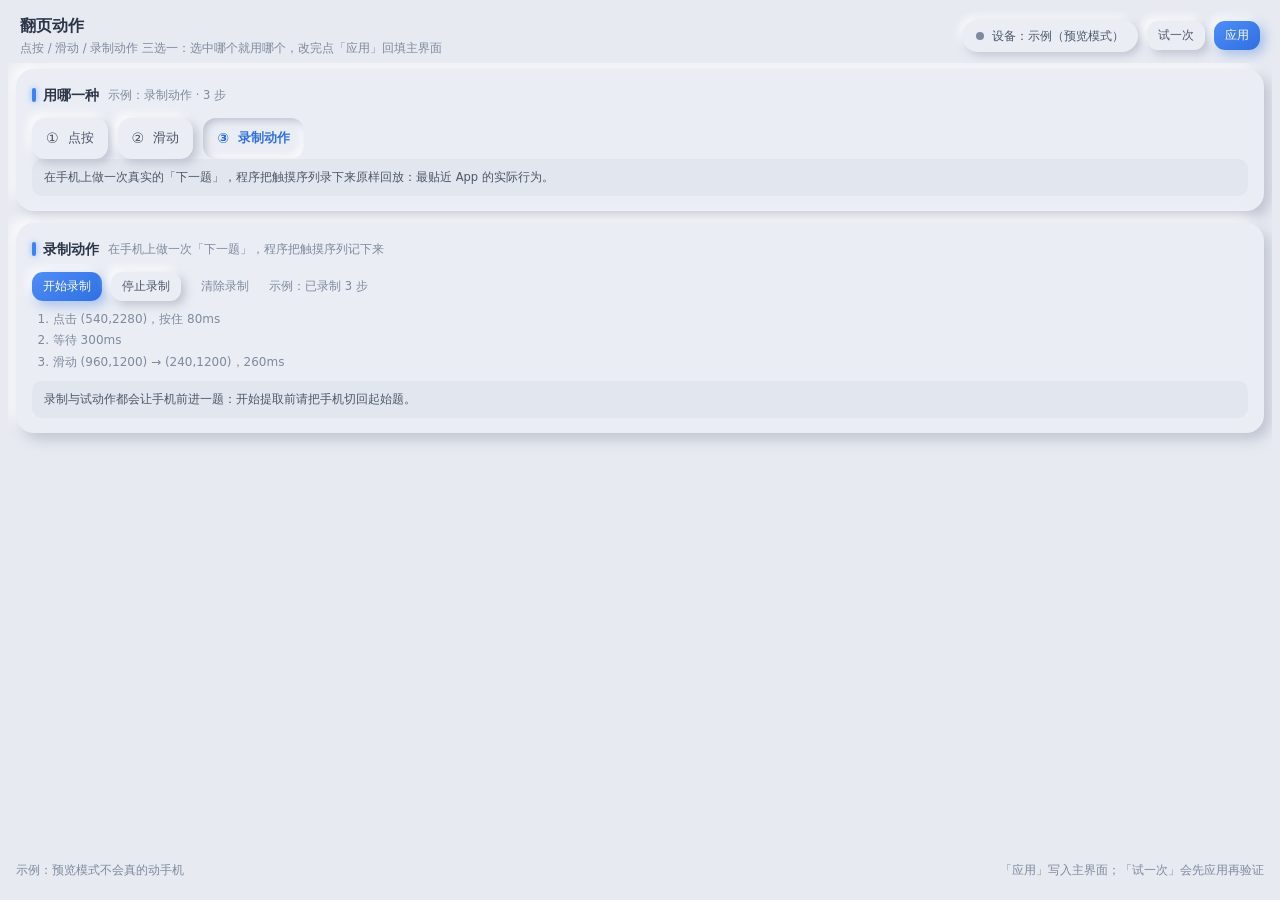
==== src/drpilot/webui/assets/actions.html @ f2d86536 "feat: v4.2 —— 提取模块 / 加长主屏 / 屏幕调节；重写 README 新功能 - 提取模块：--modules 考点还原,标准解析（内置预设 + 自定义），模块名即 JSONL 的键与" ====
<!doctype html>
<html lang="zh-CN">
<head>
<meta charset="utf-8">
<meta name="viewport" content="width=device-width, initial-scale=1">
<title>DrPilot · 翻页动作</title>
<link rel="stylesheet" href="style.css">
</head>
<body class="panel-body">
  <header class="panel-top">
    <div>
      <h1>翻页动作</h1>
      <p>点按 / 滑动 / 录制动作 三选一：选中哪个就用哪个，改完点「应用」回填主界面</p>
    </div>
    <div class="panel-top-actions">
      <span class="pill" id="pill-device"><i class="dot"></i><span id="pill-device-text">设备：读取中…</span></span>
      <button class="btn small" id="btn-test">试一次</button>
      <button class="btn primary small" id="btn-apply">应用</button>
    </div>
  </header>

  <main class="panel-scroll">
    <section class="card">
      <div class="card-head">
        <h2>用哪一种</h2><span class="hint" id="summary">—</span>
      </div>
      <div class="choices" id="choices">
        <label class="choice" data-kind="tap">
          <input type="radio" name="kind" value="tap"><span class="choice-icon">①</span><span>点按</span>
        </label>
        <label class="choice" data-kind="swipe">
          <input type="radio" name="kind" value="swipe"><span class="choice-icon">②</span><span>滑动</span>
        </label>
        <label class="choice" data-kind="record">
          <input type="radio" name="kind" value="record"><span class="choice-icon">③</span><span>录制动作</span>
        </label>
      </div>
      <p class="note" id="kind-note">正在读取当前设置…</p>
    </section>

    <section class="card" id="card-tap">
      <div class="card-head">
        <h2>点按参数</h2><span class="hint">手机上「下一题」按钮的屏幕像素坐标</span>
      </div>
      <div class="rows">
        <div class="row">
          <label class="field"><span>X</span><input id="tap_x" class="w-md num" inputmode="numeric" placeholder="X"></label>
          <label class="field"><span>Y</span><input id="tap_y" class="w-md num" inputmode="numeric" placeholder="Y"></label>
          <label class="field"><span>按住</span><input id="tap_ms" class="w-sm num" inputmode="numeric" placeholder="80"><em>ms</em></label>
        </div>
        <p class="note">点按坐标不随分辨率缩放：换机型要重新填。只想试一下坐标对不对，就点右上角「试一次」。</p>
      </div>
    </section>

    <section class="card" id="card-swipe">
      <div class="card-head">
        <h2>滑动参数</h2><span class="hint">按基准分辨率自动缩放到当前机型</span>
      </div>
      <div class="rows">
        <div class="row">
          <span class="group-label">起点</span>
          <label class="field"><em>X</em><input id="swipe_x1" class="w-sm num" placeholder="X"></label>
          <label class="field"><em>Y</em><input id="swipe_y1" class="w-sm num" placeholder="Y"></label>
          <span class="group-label">终点</span>
          <label class="field"><em>X</em><input id="swipe_x2" class="w-sm num" placeholder="X"></label>
          <label class="field"><em>Y</em><input id="swipe_y2" class="w-sm num" placeholder="Y"></label>
        </div>
        <div class="row">
          <label class="field"><span>时长</span><input id="swipe_duration" class="w-xs num" placeholder="150"><em>ms</em></label>
          <label class="field"><span>重试</span><input id="swipe_retries" class="w-xs num" placeholder="5"></label>
          <label class="field"><span>重试等待</span><input id="swipe_retry_wait" class="w-sm num" placeholder="1.2"><em>s</em></label>
        </div>
        <div class="row">
          <label class="field grow"><span>基准分辨率</span><input id="swipe_reference" placeholder="留空 = 首次运行自动记录"></label>
          <button class="btn small" id="btn-set-reference">设为当前设备</button>
        </div>
      </div>
    </section>

    <section class="card" id="card-record">
      <div class="card-head">
        <h2>录制动作</h2><span class="hint">在手机上做一次「下一题」，程序把触摸序列记下来</span>
      </div>
      <div class="rows">
        <div class="row">
          <button class="btn small primary" id="btn-record-start">开始录制</button>
          <button class="btn small" id="btn-record-stop">停止录制</button>
          <button class="btn small ghost" id="btn-record-clear">清除录制</button>
          <span class="hint" id="record-note">未录制</span>
        </div>
        <div class="row"><ol class="action-steps" id="action-steps"></ol></div>
        <p class="note">录制与试动作都会让手机前进一题：开始提取前请把手机切回起始题。</p>
      </div>
    </section>
  </main>

  <footer class="panel-foot">
    <span class="panel-hint" id="notice">正在读取当前设置…</span>
    <span class="spacer"></span>
    <span class="panel-hint">「应用」写入主界面；「试一次」会先应用再验证</span>
  </footer>

  <div class="toasts" id="toasts"></div>
  <script src="panel.js"></script>
  <script src="actions.js"></script>
</body>
</html>
---- src/drpilot/webui/assets/style.css ----
/* DrPilot v4 —— 新拟物（Neumorphism）蓝白配色
   核心手法：同一元素同时给一道亮色高光（左上）和一道深色阴影（右下），
   背景与元素同色系、低对比、大圆角，用光影而不是边框来表达凹凸。 */

:root{
  --bg:#e7eaf1;
  --surface:#eaedf4;
  --surface-deep:#e2e6ee;
  --ink:#2b3547;
  --ink-soft:#4c5769;
  --muted:#7e8a9e;
  --blue:#3b82f6;
  --blue-deep:#2f6fe0;
  --green:#2ea36a;
  --amber:#b07d13;
  --red:#cf4f42;

  --sh-dark:rgba(163,170,187,.62);
  --sh-dark-strong:rgba(150,158,178,.85);
  --sh-light:rgba(255,255,255,.95);

  --r-lg:18px;
  --r-md:13px;
  --r-sm:10px;
  --gap:12px;
}

*{box-sizing:border-box}
html,body{height:100%}
body{
  margin:0;padding:14px 16px 16px;height:100vh;overflow:hidden;
  background:var(--bg);color:var(--ink);
  font:13px/1.5 "Microsoft YaHei UI","Microsoft YaHei","Segoe UI",system-ui,sans-serif;
  display:grid;gap:var(--gap);
  /* 顶栏 / 工具栏 / 工作区：参数区按内容自适应，日志吸收剩余高度且始终可见 */
  grid-template-rows:auto auto minmax(0,1fr);
}
h1,h2,h3,p{margin:0}
b{font-weight:600}
.spacer{flex:1}
.hidden{display:none !important}
.hint{color:var(--muted);font-size:11.5px;white-space:nowrap;overflow:hidden;text-overflow:ellipsis}
.preview{color:var(--muted);font-size:11.5px;overflow:hidden;text-overflow:ellipsis;white-space:nowrap}
.num{text-align:center}

/* ---------- 顶栏 ---------- */
.topbar{display:flex;align-items:center;gap:16px;padding:0 4px}
.brand{min-width:0}
/* 品牌字用数学粗斜体（U+1D400 区）：必须给数学字体兜底，否则 Windows 上可能显示成方框 */
.brand h1{
  font-size:20px;font-weight:700;letter-spacing:.2px;color:var(--ink);
  font-family:"Cambria Math","Segoe UI Symbol","Segoe UI","Microsoft YaHei UI",system-ui,sans-serif;
}
.brand h1 span{color:var(--blue)}
/* 窗口变窄时副标题省略，而不是换行把顶栏撑高 */
.brand p{color:var(--muted);font-size:11.5px;margin-top:2px;white-space:nowrap;overflow:hidden;text-overflow:ellipsis}
.topbar-actions{margin-left:auto;display:flex;align-items:center;gap:10px;flex:none;white-space:nowrap}

/* ---------- 卡片 ---------- */
.card{
  background:var(--surface);border-radius:var(--r-lg);padding:13px 16px 15px;
  box-shadow:6px 6px 14px var(--sh-dark),-6px -6px 14px var(--sh-light);
}
.card-head{display:flex;align-items:center;gap:9px;margin-bottom:10px;min-height:26px}
.card-head h2{font-size:13.5px;font-weight:700;color:var(--ink);position:relative;padding-left:11px}
.card-head h2::before{
  content:"";position:absolute;left:0;top:50%;transform:translateY(-50%);
  width:3.5px;height:14px;border-radius:2px;background:var(--blue);
  box-shadow:0 0 6px rgba(59,130,246,.55);
}
.card-head.clickable{cursor:pointer}
.rows{display:flex;flex-direction:column;gap:9px}
.row{display:flex;align-items:center;gap:9px;flex-wrap:wrap}
.row.switches{gap:18px}
.field{display:flex;align-items:center;gap:7px;min-width:0}
.field>span{color:var(--muted);font-size:12px;white-space:nowrap}
.field em{font-style:normal;color:var(--muted);font-size:11px}
.field.grow{flex:1;min-width:150px}
.field.grow input{flex:1;min-width:80px}
.tilde,.colon{color:var(--muted)}
.group-label{color:var(--muted);font-size:12px;margin-right:2px}
.key-hint{font-style:normal;color:var(--muted);font-size:11px;white-space:nowrap}
.key-hint.warn{color:#9a6a08}
.badge{
  padding:4px 11px;border-radius:999px;background:var(--surface);color:var(--blue-deep);
  font-size:11.5px;font-weight:600;
  box-shadow:inset 2px 2px 5px var(--sh-dark),inset -2px -2px 5px var(--sh-light);
}

/* ---------- 输入 ---------- */
input[type=text],input[type=password],input:not([type]),textarea{
  border:0;outline:0;background:var(--surface-deep);color:var(--ink);
  font:inherit;padding:7px 10px;border-radius:var(--r-sm);min-width:0;
  box-shadow:inset 3px 3px 7px var(--sh-dark),inset -3px -3px 7px var(--sh-light);
  transition:box-shadow .15s ease;
}
input:focus{box-shadow:inset 3px 3px 7px var(--sh-dark),inset -3px -3px 7px var(--sh-light),0 0 0 2px rgba(59,130,246,.22)}
input::selection{background:rgba(59,130,246,.25)}
.w-xs{width:52px}.w-sm{width:66px}.w-md{width:96px}

/* ---------- API Key：隐私输入（默认圆点）+ 已保存列表 ---------- */
.secret{position:relative;display:flex;align-items:center;min-width:0;flex:1}
.field>.secret{flex:1}
.secret input{flex:1;width:100%;padding-right:36px}
.secret input[type=password]{letter-spacing:.14em}
.btn.icon{
  position:absolute;top:50%;right:5px;transform:translateY(-50%);
  padding:0;width:24px;height:24px;min-width:24px;border-radius:8px;
  font-size:12px;line-height:1;justify-content:center;background:var(--surface);
  box-shadow:2px 2px 5px var(--sh-dark),-2px -2px 5px var(--sh-light);
}
.btn.icon:active{transform:translateY(calc(-50% + 1px))}
.btn.icon.active{color:var(--blue-deep)}
.keys-line{min-height:24px;gap:8px}
.key-chips{display:flex;flex-wrap:wrap;gap:7px}
.key-chips:empty{display:none}
.key-chip{
  display:inline-flex;align-items:center;gap:7px;padding:4px 5px 4px 11px;border-radius:999px;
  background:var(--surface);color:var(--ink-soft);
  font:11.5px/1 "Cascadia Mono",Consolas,"DejaVu Sans Mono",monospace;
  box-shadow:inset 2px 2px 5px var(--sh-dark),inset -2px -2px 5px var(--sh-light);
}
.chip-del{
  border:0;cursor:pointer;width:19px;height:19px;padding:0;border-radius:50%;
  background:var(--surface);color:var(--muted);font:11px/1 "Microsoft YaHei UI",system-ui,sans-serif;
  box-shadow:2px 2px 4px var(--sh-dark),-2px -2px 4px var(--sh-light);
  display:inline-flex;align-items:center;justify-content:center;
}
.chip-del:hover{color:var(--red)}
.chip-del:active{box-shadow:inset 2px 2px 4px var(--sh-dark),inset -2px -2px 4px var(--sh-light)}

/* ---------- 按钮 ---------- */
.btn{
  border:0;cursor:pointer;background:var(--surface);color:var(--ink-soft);
  font:600 12.5px/1 inherit;padding:9px 15px;border-radius:var(--r-md);
  box-shadow:4px 4px 10px var(--sh-dark),-4px -4px 10px var(--sh-light);
  transition:box-shadow .12s ease,transform .12s ease,color .12s ease,background .12s ease;
  display:inline-flex;align-items:center;gap:6px;white-space:nowrap;
}
.btn:hover{color:var(--blue-deep)}
.btn:active{transform:translateY(1px);box-shadow:inset 3px 3px 7px var(--sh-dark),inset -3px -3px 7px var(--sh-light)}
.btn.primary{
  background:linear-gradient(145deg,#4f8df8,#2f6fe0);color:#fff;
  box-shadow:4px 4px 12px rgba(47,111,224,.38),-4px -4px 10px var(--sh-light);
}
.btn.primary:hover{background:linear-gradient(145deg,#5c97ff,#3474e6);color:#fff}
.btn.primary:active{box-shadow:inset 3px 3px 8px rgba(12,42,102,.45),inset -2px -2px 6px rgba(255,255,255,.22)}
.btn.danger{color:var(--red)}
.btn.danger:hover{color:#b8453a}
.btn.small{padding:6px 11px;font-size:12px;border-radius:11px}
.btn.ghost{box-shadow:none;background:transparent;color:var(--muted)}
.btn.ghost:hover{color:var(--blue-deep);background:rgba(255,255,255,.5)}
.btn[disabled]{cursor:not-allowed;color:#a9b2c3;background:var(--surface-deep);box-shadow:none;transform:none}
.btn.primary[disabled]{background:var(--surface-deep);color:#a9b2c3;box-shadow:none}

/* ---------- 胶囊状态 ---------- */
.pill{
  display:inline-flex;align-items:center;gap:8px;padding:7px 14px;border-radius:999px;white-space:nowrap;
  background:var(--surface);font-size:12px;color:var(--ink-soft);
  box-shadow:3px 3px 8px var(--sh-dark),-3px -3px 8px var(--sh-light);
  transition:color .2s ease;
}
.pill .dot{width:8px;height:8px;border-radius:50%;background:var(--muted);transition:background .2s ease,box-shadow .2s ease}
.pill.info{color:var(--blue-deep)}
.pill.info .dot{background:var(--blue);box-shadow:0 0 0 3px rgba(59,130,246,.15)}
.pill.success{color:#1f6f4a}
.pill.success .dot{background:var(--green);box-shadow:0 0 0 3px rgba(46,163,106,.16)}
.pill.warning{color:#8a6410}
.pill.warning .dot{background:#d9a125;box-shadow:0 0 0 3px rgba(217,161,37,.16)}
.pill.danger{color:#a83f34}
.pill.danger .dot{background:var(--red);box-shadow:0 0 0 3px rgba(207,79,66,.16)}

/* ---------- 开关 ---------- */
.switch{display:inline-flex;align-items:center;gap:9px;cursor:pointer;font-size:12.5px;color:var(--ink-soft);user-select:none}
.switch input{display:none}
.track{
  width:44px;height:24px;border-radius:999px;background:var(--surface);position:relative;flex:none;
  box-shadow:inset 3px 3px 6px var(--sh-dark),inset -3px -3px 6px var(--sh-light);
  transition:background .18s ease,box-shadow .18s ease;
}
.knob{
  position:absolute;top:3px;left:3px;width:18px;height:18px;border-radius:50%;background:#fff;
  box-shadow:2px 2px 5px rgba(150,158,178,.8);transition:left .18s cubic-bezier(.4,1.4,.6,1);
}
.switch input:checked + .track{
  background:linear-gradient(145deg,#4f8df8,#2f6fe0);
  box-shadow:inset 2px 2px 5px rgba(12,42,102,.4),inset -2px -2px 6px rgba(255,255,255,.3);
}
.switch input:checked + .track .knob{left:23px}

/* ---------- 工具栏（运行） ---------- */
.toolbar{display:flex;align-items:center;gap:14px;padding:12px 16px}
.toolbar .progress{flex:1;min-width:120px}
.progress{
  height:12px;border-radius:999px;background:var(--surface);overflow:hidden;
  box-shadow:inset 3px 3px 6px var(--sh-dark),inset -3px -3px 6px var(--sh-light);
}
.progress .bar{
  height:100%;width:0;border-radius:999px;
  background:linear-gradient(90deg,#63a0ff,#2f6fe0);
  box-shadow:2px 0 8px rgba(47,111,224,.5);transition:width .25s ease;
}
.run-meta{display:flex;align-items:baseline;gap:12px;font-size:12px;white-space:nowrap}
.run-meta .cur{font-weight:700;color:var(--ink)}
.run-meta .status{color:var(--blue-deep);font-weight:600}
.run-meta .status.ok{color:#1f6f4a}
.run-meta .status.warn{color:#9a6a08}
.run-meta .status.err{color:#a83f34}
.workers{display:flex;gap:8px}
.worker{
  display:flex;align-items:center;gap:7px;padding:5px 10px;border-radius:999px;font-size:11.5px;
  color:var(--ink-soft);background:var(--surface);
  box-shadow:inset 2px 2px 5px var(--sh-dark),inset -2px -2px 5px var(--sh-light);
}
.worker .wbar{width:36px;height:6px;border-radius:999px;background:rgba(163,170,187,.35);overflow:hidden}
.worker .wbar i{display:block;height:100%;width:0;background:linear-gradient(90deg,#63a0ff,#2f6fe0);border-radius:999px;transition:width .3s ease}

/* ---------- 工作区：参数区自适应 + 日志吸收剩余高度 ---------- */
.workspace{display:flex;flex-direction:column;gap:var(--gap);min-height:0}
.grid{
  display:grid;grid-template-columns:repeat(2,minmax(0,1fr));grid-auto-rows:min-content;
  gap:var(--gap);align-content:start;flex:0 1 auto;min-height:0;overflow:auto;
  margin:-6px -8px -6px;padding:6px 8px 6px;   /* 留出阴影空间，避免被滚动容器裁掉 */
}
.col{display:flex;flex-direction:column;gap:var(--gap);min-width:0}
.span-2{grid-column:1 / -1}

/* ---------- 日志 ---------- */
.log-card{display:flex;flex-direction:column;padding-bottom:13px;flex:1 1 150px;min-height:150px}
/* 凹陷的日志槽；点阵马画在同一层里、文字下面 */
.log-wrap{
  position:relative;flex:1;min-height:0;display:flex;border-radius:var(--r-md);overflow:hidden;
  background:var(--surface-deep);
  box-shadow:inset 4px 4px 10px var(--sh-dark-strong),inset -4px -4px 9px var(--sh-light);
}
.horse{
  position:absolute;right:0;bottom:0;z-index:0;pointer-events:none;
  width:min(46%,360px);aspect-ratio:240/136;
  -webkit-mask-image:radial-gradient(118% 124% at 100% 100%,#000 40%,rgba(0,0,0,.55) 62%,transparent 82%);
  mask-image:radial-gradient(118% 124% at 100% 100%,#000 40%,rgba(0,0,0,.55) 62%,transparent 82%);
}
.log{
  position:relative;z-index:1;flex:1;min-height:0;overflow:auto;padding:10px 14px;
  background:transparent;font:12px/1.7 Consolas,"Cascadia Mono","DejaVu Sans Mono",monospace;
  color:#41506a;white-space:pre-wrap;word-break:break-word;
}
.log div{animation:fade .18s ease}
.log .err{color:var(--red)}
.log .warn{color:var(--amber)}
.log .ok{color:#1f7a4d}
.log .dim{color:var(--muted)}
@keyframes fade{from{opacity:0;transform:translateY(2px)}to{opacity:1;transform:none}}

/* ---------- 滚动条 ---------- */
::-webkit-scrollbar{width:10px;height:10px}
::-webkit-scrollbar-track{background:transparent}
::-webkit-scrollbar-thumb{background:rgba(163,170,187,.55);border-radius:999px;border:3px solid var(--bg)}
::-webkit-scrollbar-thumb:hover{background:rgba(59,130,246,.6)}
.log::-webkit-scrollbar-thumb{border-color:var(--surface)}

/* ---------- 弹窗 / 提示 ---------- */
.overlay{position:fixed;inset:0;display:none;align-items:center;justify-content:center;z-index:50;background:rgba(226,230,238,.55)}
.overlay.show{display:flex}
.modal{
  width:440px;max-width:90vw;background:var(--surface);border-radius:20px;padding:20px 22px;
  box-shadow:10px 10px 28px rgba(140,148,168,.55),-8px -8px 22px rgba(255,255,255,.9);
}
.modal h3{font-size:14.5px;margin-bottom:10px}
.modal p{color:var(--ink-soft);font-size:12.5px;line-height:1.7;white-space:pre-wrap;max-height:46vh;overflow:auto}
.modal-actions{display:flex;justify-content:flex-end;gap:10px;margin-top:18px}
.toasts{position:fixed;right:20px;bottom:20px;display:flex;flex-direction:column;gap:10px;z-index:60;pointer-events:none}
.toast{
  padding:10px 16px;border-radius:var(--r-md);background:var(--surface);color:var(--ink-soft);font-size:12.5px;
  box-shadow:5px 5px 14px var(--sh-dark),-5px -5px 14px var(--sh-light);
  animation:fade .2s ease;max-width:360px;
}
.toast.ok{color:#1f7a4d}
.toast.err{color:#a83f34}
.demo-tag{
  padding:6px 12px;border-radius:999px;font-size:11.5px;color:var(--blue-deep);white-space:nowrap;
  background:var(--surface);box-shadow:3px 3px 9px var(--sh-dark),-3px -3px 9px var(--sh-light);
}
/* 翻页动作：展开后按三组横向排布，满宽卡片不会右侧空一片 */
.action-bar{row-gap:7px}
.swipe-groups{display:grid;grid-template-columns:repeat(auto-fit,minmax(330px,1fr));gap:10px 20px;align-items:start}
.swipe-group{display:flex;flex-direction:column;gap:9px;min-width:0}
.swipe-group>.group-label{font-weight:600;color:var(--ink-soft)}

/* 翻页动作：录制出来的步骤列表 */
.action-steps{margin:0;padding-left:1.3rem;display:flex;flex-direction:column;gap:2px}
.action-steps:empty{display:none}
.action-steps li{font-size:12px;color:var(--muted);line-height:1.6}
/* 提取模块：一行一个模块（名称 / 别名 / 首屏内 / 写进 Markdown / 上下移 / 删除） */
.module-list{display:flex;flex-direction:column;gap:8px}
.module-list:empty{display:none}
.module-row{
  display:flex;align-items:center;gap:8px;flex-wrap:wrap;
  padding:7px 9px;border-radius:var(--r-sm);background:var(--surface-deep);
}
.module-row input:not([type]){background:var(--surface)}
.module-row .module-name{width:150px}
.module-row .module-aliases{flex:1;min-width:150px}
.module-row .switch{font-size:12px;gap:7px}
.module-row .btn{padding:6px 9px;font-size:11.5px}
#module-presets{row-gap:7px}
.preset-chip{padding:5px 10px;font-size:11.5px}

/* 加长主屏的调参界面在独立的 tuner.html 里（见 tuner.css），主页面只留一个入口 */

/* ---------- 入口卡片（主页面点一下 -> 打开独立设置窗口） ---------- */
.entries{display:flex;flex-direction:column;gap:9px}
.entry{
  display:flex;align-items:center;gap:12px;width:100%;text-align:left;cursor:pointer;
  border:0;background:var(--surface);color:var(--ink-soft);font:inherit;padding:10px 13px;
  border-radius:var(--r-md);
  box-shadow:4px 4px 10px var(--sh-dark),-4px -4px 10px var(--sh-light);
  transition:box-shadow .12s ease,transform .12s ease,color .12s ease;
}
.entry:hover{color:var(--blue-deep)}
.entry:active{transform:translateY(1px);box-shadow:inset 3px 3px 7px var(--sh-dark),inset -3px -3px 7px var(--sh-light)}
.entry .entry-icon{
  width:30px;height:30px;flex:none;border-radius:10px;display:grid;place-items:center;font-size:14px;
  background:var(--surface-deep);
  box-shadow:inset 2px 2px 5px var(--sh-dark),inset -2px -2px 5px var(--sh-light);
}
.entry .entry-main{flex:1;min-width:0;display:flex;flex-direction:column;gap:2px}
.entry .entry-name{font-weight:700;font-size:12.5px;color:var(--ink)}
.entry .entry-note{font-size:11.5px;color:var(--muted);white-space:nowrap;overflow:hidden;text-overflow:ellipsis}
.entry .entry-go{flex:none;font-size:11.5px;color:var(--muted)}
.entry[disabled]{opacity:.5;cursor:not-allowed;color:var(--muted)}

/* ---------- 独立窗口（翻页动作 / 提取模块 / 模型服务 / 屏幕调节） ---------- */
.panel-body{
  margin:0;padding:14px 16px 16px;height:100vh;overflow:hidden;
  background:var(--bg);color:var(--ink);
  font:13px/1.5 "Microsoft YaHei UI","Microsoft YaHei","Segoe UI",system-ui,sans-serif;
  display:grid;grid-template-rows:auto minmax(0,1fr) auto;gap:var(--gap);
}
.panel-body.single{grid-template-rows:auto minmax(0,1fr);}
.panel-top{display:flex;align-items:center;gap:12px;padding:0 4px}
.panel-top h1{font-size:16px;font-weight:700}
.panel-top p{color:var(--muted);font-size:11.5px;margin-top:2px;white-space:nowrap;overflow:hidden;text-overflow:ellipsis}
.panel-top-actions{margin-left:auto;display:flex;align-items:center;gap:9px;flex:none;white-space:nowrap}
.panel-scroll{display:flex;flex-direction:column;gap:var(--gap);min-height:0;overflow:auto;margin:-6px -8px;padding:6px 8px}
.panel-foot{
  display:flex;align-items:center;gap:11px;min-height:26px;
}
.panel-foot .spacer{flex:1}
.panel-hint{color:var(--muted);font-size:11.5px}

/* ---------- 提示条 ---------- */
.note{
  display:flex;gap:8px;align-items:flex-start;padding:9px 12px;border-radius:var(--r-sm);
  background:var(--surface-deep);color:var(--ink-soft);font-size:11.5px;line-height:1.65;
}
.note.warn{color:#8a6410}
.note.ok{color:#1f6f4a}
.note.danger{color:#a83f34}
.note .note-icon{flex:none}

/* ---------- 单选卡片（翻页动作三选一） ---------- */
.choices{display:flex;gap:10px;flex-wrap:wrap}
.choice{
  display:flex;align-items:center;gap:9px;padding:10px 14px;border-radius:var(--r-md);cursor:pointer;
  background:var(--surface);color:var(--ink-soft);font-size:12.5px;
  box-shadow:4px 4px 10px var(--sh-dark),-4px -4px 10px var(--sh-light);
  transition:color .12s ease,box-shadow .12s ease;
}
.choice input{display:none}
.choice:hover{color:var(--blue-deep)}
.choice.on{
  color:var(--blue-deep);font-weight:600;
  box-shadow:inset 3px 3px 7px var(--sh-dark),inset -3px -3px 7px var(--sh-light);
}
.choice .choice-icon{font-size:14px}

/* ---------- 滑块（屏幕调节：宽 / 长 / 密度） ---------- */
.slider-row{display:flex;align-items:center;gap:12px}
.slider-row>.slider-name{min-width:34px;color:var(--muted);font-size:12px;flex:none}
input[type=range]{
  -webkit-appearance:none;appearance:none;flex:1;min-width:110px;height:22px;background:transparent;
}
input[type=range]::-webkit-slider-runnable-track{
  height:10px;border-radius:999px;background:var(--surface-deep);
  box-shadow:inset 2px 2px 5px var(--sh-dark),inset -2px -2px 5px var(--sh-light);
}
input[type=range]::-webkit-slider-thumb{
  -webkit-appearance:none;appearance:none;width:20px;height:20px;margin-top:-5px;border-radius:50%;
  background:linear-gradient(145deg,#4f8df8,#2f6fe0);
  box-shadow:2px 2px 6px rgba(47,111,224,.45),-2px -2px 5px var(--sh-light);
}
input[type=range]::-moz-range-track{
  height:10px;border-radius:999px;background:var(--surface-deep);
  box-shadow:inset 2px 2px 5px var(--sh-dark),inset -2px -2px 5px var(--sh-light);
}
input[type=range]::-moz-range-thumb{
  width:18px;height:18px;border:0;border-radius:50%;
  background:linear-gradient(145deg,#4f8df8,#2f6fe0);box-shadow:2px 2px 6px rgba(47,111,224,.45);
}
input[type=range][disabled]::-webkit-slider-thumb{background:var(--muted);box-shadow:none}
input[type=range][disabled]::-moz-range-thumb{background:var(--muted);box-shadow:none}
.node-box{display:flex;flex-direction:column;gap:10px}
.node-box>.row{padding:2px 2px}

/* ---------- 模块清单（提取模块窗口） ---------- */
.module-row .module-keys{display:flex;gap:14px;align-items:center}
.module-row .module-name{width:132px}
.module-row .module-aliases{flex:1;min-width:120px}
.module-row.base{background:var(--surface)}
.module-row .module-tag{
  flex:none;font-size:10.5px;color:var(--blue-deep);padding:2px 7px;border-radius:999px;
  background:rgba(59,130,246,.12);
}
.module-row .module-note{
  flex-basis:100%;color:var(--muted);font-size:11px;line-height:1.5;
}

/* ---------- 日志卡片（主页面）里的小结构 ---------- */
.flat-hint{display:flex;align-items:center;gap:8px;flex-wrap:wrap}

@media (max-width:900px){
  .grid{grid-template-columns:minmax(0,1fr)}
}
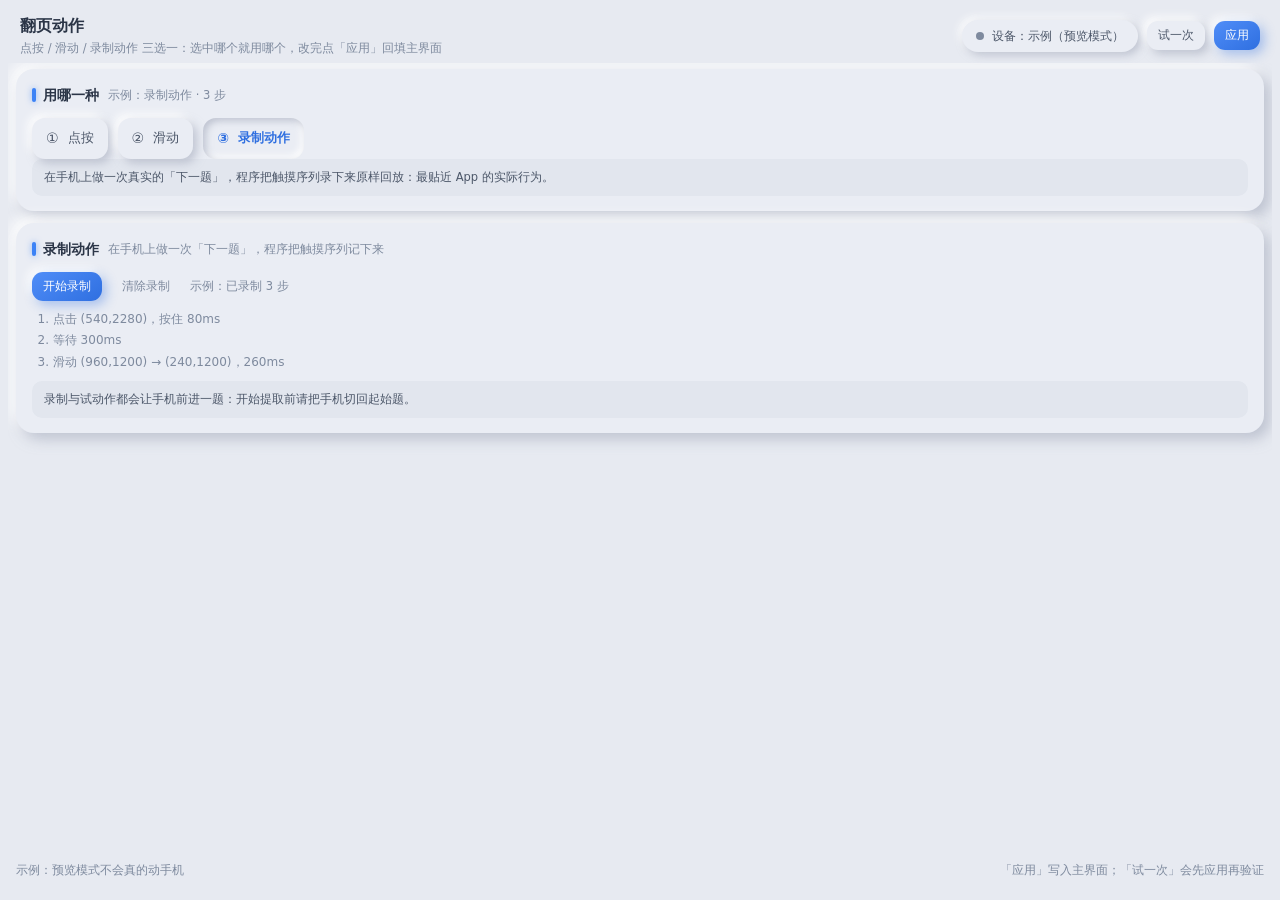
==== commit 615da1a0: "fix(webui): 修复翻页动作「试一次」与录制不生效的问题 - test_action 按 page_action 校验：点按/滑动不再被误判成「请先录制翻页动作」  - 录制结果立即写入状态与" ====
--- a/src/drpilot/webui/assets/actions.html
+++ b/src/drpilot/webui/assets/actions.html
@@ -83,8 +83,7 @@
       </div>
       <div class="rows">
         <div class="row">
-          <button class="btn small primary" id="btn-record-start">开始录制</button>
-          <button class="btn small" id="btn-record-stop">停止录制</button>
+          <button class="btn small primary" id="btn-record-toggle">开始录制</button>
           <button class="btn small ghost" id="btn-record-clear">清除录制</button>
           <span class="hint" id="record-note">未录制</span>
         </div>
